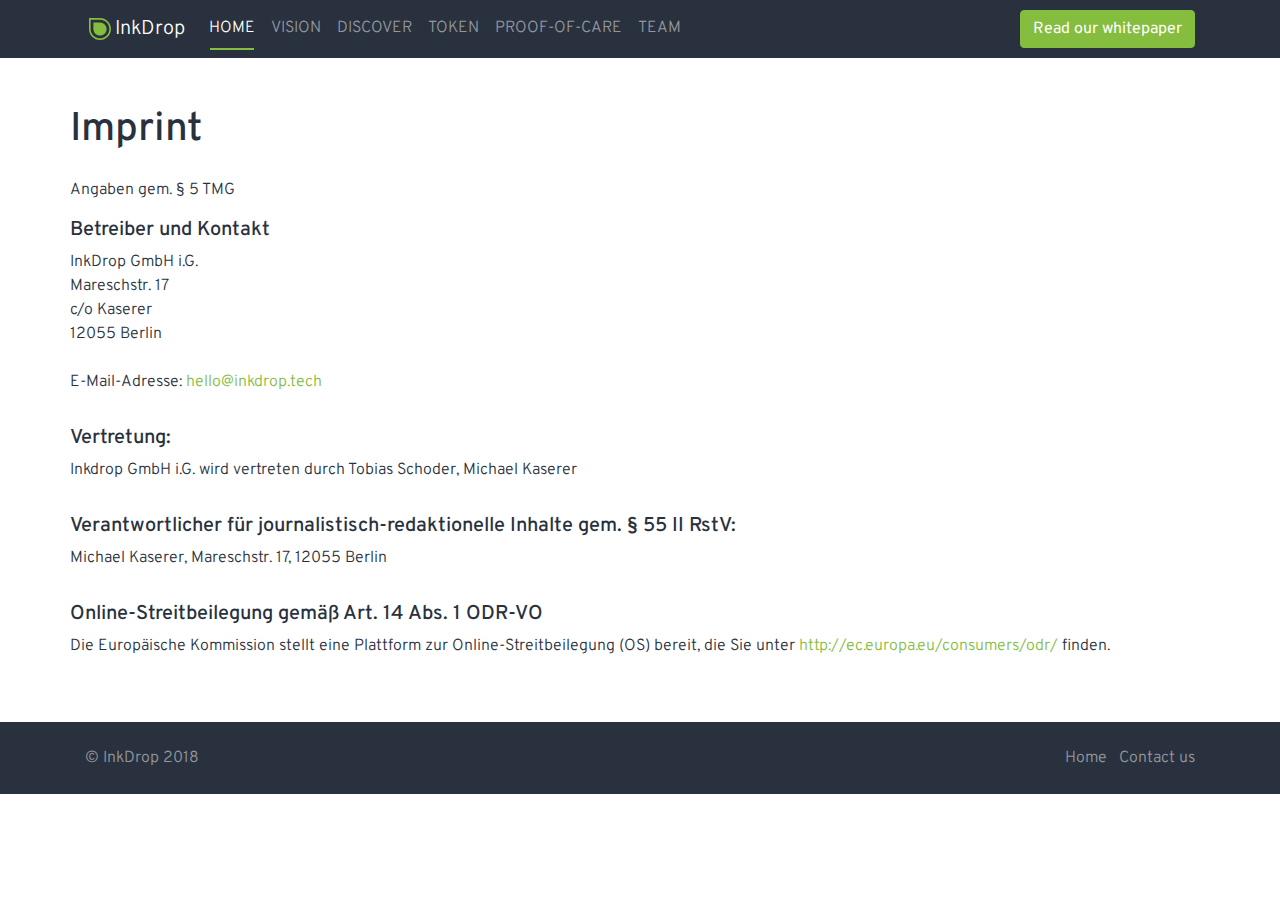
==== imprint.html @ 6acefe78 "Imprint added" ====
<!doctype html>
<html lang="en">

<head>
    <!-- Required meta tags -->
    <meta charset="utf-8">
    <meta name="viewport" content="width=device-width, initial-scale=1, shrink-to-fit=no">
    <meta name="description" content="Microblogging done right with blockchain technology">
    <meta name="author" content="InkDrop">
    <link rel="icon" type="image/svg+xml" href="icons/inkdrop_logo.svg">
    <link rel="apple-touch-icon" sizes="180x180" href="favicons/apple-touch-icon.png">
    <link rel="icon" type="image/png" sizes="32x32" href="favicons/favicon-32x32.png">
    <link rel="icon" type="image/png" sizes="16x16" href="favicons/favicon-16x16.png">
    <link rel="manifest" href="favicons/site.webmanifest">
    <link rel="mask-icon" href="favicons/safari-pinned-tab.svg" color="#85bd3e">
    <meta name="msapplication-TileColor" content="#29313e">
    <meta name="theme-color" content="#29313e">

    <!-- Bootstrap CSS -->
    <link rel="stylesheet" href="https://maxcdn.bootstrapcdn.com/bootstrap/4.0.0/css/bootstrap.min.css" integrity="sha384-Gn5384xqQ1aoWXA+058RXPxPg6fy4IWvTNh0E263XmFcJlSAwiGgFAW/dAiS6JXm" crossorigin="anonymous">
    <link href='https://fonts.googleapis.com/css?family=Overpass:200,300,400,600' rel='stylesheet'>
    <link rel="stylesheet" href="css/main.css">

    <title>InkDrop - Microblogging done right.</title>
</head>

<body>
    <div class="bg-dark">
        <div class="container container-fluid">
            <nav class="navbar navbar-expand-md navbar-dark bg-dark">
                <a class="navbar-brand" href="/"><img src="icons/inkdrop_logo.svg" width="30" height="30" class="d-inline-block align-top py-1" alt="InkDrop Logo">InkDrop</a>
                <button class="navbar-toggler" type="button" data-toggle="collapse" data-target="#navbarsExampleDefault" aria-controls="navbarsExampleDefault" aria-expanded="false" aria-label="Toggle navigation">
                    <span class="navbar-toggler-icon"></span>
                </button>

                <div class="collapse navbar-collapse" id="navbarsExampleDefault">
                    <ul class="navbar-nav mr-auto">
                        <li class="nav-item active">
                            <a class="nav-link" href="/">HOME <span class="sr-only">(current)</span></a>
                        </li>
                        <li class="nav-item">
                            <a class="nav-link" href="/#section-inkdrop">VISION</a>
                        </li>
                        <li class="nav-item">
                            <a class="nav-link" href="/#section-social">DISCOVER</a>
                        </li>
                        <li class="nav-item">
                            <a class="nav-link" href="/#section-coins">TOKEN</a>
                        </li>
                        <li class="nav-item">
                            <a class="nav-link" href="/#section-poc">PROOF-OF-CARE</a>
                        </li>
                        <li class="nav-item">
                            <a class="nav-link" href="/#section-team">TEAM</a>
                        </li>
                    </ul>
                    <a class="btn btn-green whitepaper-link" href="pdfs/InkDrop_Whitepaper_v1.pdf">Read our whitepaper</a>
                </div>
            </nav>
        </div>
    </div>

    <main role="main">

        <div class="container">
            <div id="imprint" class="row py-5">
                <h1>Imprint</h1>
                <div class="pt-3">
                    <p>Angaben gem. § 5 TMG</p>
                    <h5>Betreiber und Kontakt</h5>
                    <p>
                        InkDrop GmbH i.G.<br/> Mareschstr. 17 <br /> c/o Kaserer<br />12055 Berlin<br /><br /> E-Mail-Adresse: <a href="&#x6d;&#97;&#105;&#108;&#x74;&#x6f;&#58;&#104;&#x65;&#x6c;&#x6c;&#x6f;&#64;&#105;&#x6e;&#107;&#x64;&#114;&#x6f;&#x70;&#x2e;&#x74;&#x65;&#99;&#104;">&#104;&#x65;&#x6c;&#x6c;&#x6f;&#64;&#105;&#x6e;&#107;&#x64;&#114;&#x6f;&#x70;&#x2e;&#x74;&#x65;&#99;&#104;</a>
                    </p>
                    <h5 class="pt-3">Vertretung:</h5>
                    <p>Inkdrop GmbH i.G. wird vertreten durch Tobias Schoder, Michael Kaserer</p>

                    <h5 class="pt-3">Verantwortlicher für journalistisch-redaktionelle Inhalte gem. § 55 II RstV:</h5>
                    <p>
                        Michael Kaserer, Mareschstr. 17, 12055 Berlin
                    </p>
                    <h5 class="pt-3">Online-Streitbeilegung gemäß Art. 14 Abs. 1 ODR-VO</h5>
                    <p>Die Europäische Kommission stellt eine Plattform zur Online-Streitbeilegung (OS) bereit, die Sie unter <a href='http://ec.europa.eu/consumers/odr/'>http://ec.europa.eu/consumers/odr/</a> finden.
                    </p>
                </div>
            </div>

        </div>
    </main>

    <footer class="py-4">
        <div class="container">
            <div class="row justify-content-between">
                <div class="col">
                    <!--                    <img src="icons/inkdrop_logo.svg" width="20" height="20" class="d-inline-block align-top" alt="InkDrop Logo">-->
                    &copy; InkDrop 2018
                </div>
                <div class="col text-right">
                    <ul class="list-inline">
                        <li class="list-inline-item"><a href="/">Home</a></li>
                        <li class="list-inline-item">
                            <a href="&#x6d;&#97;&#105;&#108;&#x74;&#x6f;&#58;&#104;&#x65;&#x6c;&#x6c;&#x6f;&#64;&#105;&#x6e;&#107;&#x64;&#114;&#x6f;&#x70;&#x2e;&#x74;&#x65;&#99;&#104;">Contact us</a>
                        </li>
                    </ul>
                </div>

                <!--                <div class="col-sm-4">Social Media Logos</div>-->
            </div>
        </div>
    </footer>

    <!-- Optional JavaScript -->
    <!-- jQuery first, then Popper.js, then Bootstrap JS -->
    <script src="https://code.jquery.com/jquery-3.3.1.min.js" integrity="sha256-FgpCb/KJQlLNfOu91ta32o/NMZxltwRo8QtmkMRdAu8=" crossorigin="anonymous"></script>
    <!--    <script src="https://cdnjs.cloudflare.com/ajax/libs/popper.js/1.12.9/umd/popper.min.js" integrity="sha384-ApNbgh9B+Y1QKtv3Rn7W3mgPxhU9K/ScQsAP7hUibX39j7fakFPskvXusvfa0b4Q" crossorigin="anonymous"></script>-->
    <script src="https://maxcdn.bootstrapcdn.com/bootstrap/4.0.0/js/bootstrap.min.js" integrity="sha384-JZR6Spejh4U02d8jOt6vLEHfe/JQGiRRSQQxSfFWpi1MquVdAyjUar5+76PVCmYl" crossorigin="anonymous"></script>
    <script src="scripts/app.js" type="text/javascript"></script>

    <!-- Global site tag (gtag.js) - Google Analytics -->
    <script async src="https://www.googletagmanager.com/gtag/js?id=UA-113478171-1"></script>
    <script>
        window.dataLayer = window.dataLayer || [];

        function gtag() {
            dataLayer.push(arguments);
        }
        gtag('js', new Date());
        gtag('config', 'UA-113478171-1');
    </script>
</body>

</html>
---- css/main.css ----
:root {
    --dark: #29313e;
    --green: #85bd3e;
    --green-dark: #73a336;
    --white: #ffffff;
    --dark-light: #f0f0f0;
    --success: var(--green);

}

body {
    font-family: "Overpass", "Helvetica Neue", Arial, sans-serif;
    -moz-osx-font-smoothing: grayscale;
    -webkit-font-smoothing: antialiased;
    color: var(--dark);
    font-weight: 300;
}

a {
    color: var(--green);
}

a:hover {
    color: var(--green-dark);
}

.font-green {
    color: var(--green);
}

.font-white {
    color: var(--white);
}

.bg-dark {
    background-color: var(--dark) !important;
}

.bg-dark-light {
    background-color: var(--dark-light) !important;
}

.navbar {
    padding: .5rem 0;
}

@media (min-width: 576px) {
    .navbar .nav-item.active:after {
        content: "";
        display: block;
        margin: 0 auto;
        width: 70%;
        border-bottom: .15rem solid var(--green);
    }
}


.jumbotron {
    color: var(--white);
    border-radius: 0;
    padding: 0;
    margin: 0;
}

.jumbotron .heading {
    font-size: 3.5rem;
    font-weight: 600;
}


.jumbotron .lead {
    font-size: 2rem;
    font-weight: 200;
    line-height: 1.2;
}

.jumbotron-icon {
    margin-bottom: -5.6rem;
    max-height: 400px;
}

#scroller {
    /*    margin-top: -4.6rem;*/
}

#scroller a {
    color: var(--white);
}


#scroller a:hover {
    color: var(--white);
    text-decoration: none;
    opacity: 0.8;
}

#scroller a div {
    width: 2rem;
    height: 3.1rem;
    border: 2px solid #fff;
    border-radius: 50px;
    position: relative;
    left: 50%;
    margin-left: -15px;
    top: 0px;
}

#scroller a div::before {
    position: absolute;
    top: 10px;
    left: 50%;
    content: '';
    width: 6px;
    height: 6px;
    margin-left: -3px;
    background-color: #fff;
    border-radius: 100%;
    -webkit-animation: sdb10 2s infinite;
    animation: sdb10 2s infinite;
    box-sizing: border-box;
}

@-webkit-keyframes sdb10 {
    0% {
        -webkit-transform: translate(0, 0);
        opacity: 0;
    }
    40% {
        opacity: 1;
    }
    80% {
        -webkit-transform: translate(0, 20px);
        opacity: 0;
    }
    100% {
        opacity: 0;
    }
}

@keyframes sdb10 {
    0% {
        transform: translate(0, 0);
        opacity: 0;
    }
    40% {
        opacity: 1;
    }
    80% {
        transform: translate(0, 20px);
        opacity: 0;
    }
    100% {
        opacity: 0;
    }
}

.section-heading {
    font-size: 2rem;
    font-weight: 300;
}

.section-subheading {
    font-size: 1.2rem;
    font-weight: 300;
}

.section-text {
    font-size: 1rem;
    font-weight: 300;
}

.carousel-control-next,
.carousel-control-prev {
    width: 10%;
}

.carousel-inner {
    width: 80%;
}

.carousel-indicators li {
    position: relative;
    -webkit-box-flex: 0;
    -ms-flex: 0 1 auto;
    flex: 0 1 auto;
    width: 10px;
    height: 10px;
    border-radius: 10px;
    margin-right: 3px;
    margin-left: 3px;
    text-indent: -999px;
    background-color: var(--dark);
    border: 1.5px solid var(--white);
}

footer {
    background-color: var(--dark) !important;
    color: rgba(255, 255, 255, .5);
}

footer a {
    color: rgba(255, 255, 255, .5);
}

footer a:hover {
    color: rgba(255, 255, 255, .75);
    text-decoration: none;
}

footer .list-inline {
    margin-bottom: 0px !important;
}

.btn-green {
    color: #fff;
    background-color: var(--green);
    border-color: var(--green);
}


.btn-green:hover {
    color: #fff;
    background-color: var(--green-dark);
    border-color: #6a9731;
}

.btn-green:focus,
.btn-green.focus {
    box-shadow: 0 0 0 0.2rem rgba(133, 189, 62, 0.5);
}

.btn-green.disabled,
.btn-green:disabled {
    color: #fff;
    background-color: var(--green-dark);
    border-color: var(--green-dark);
}
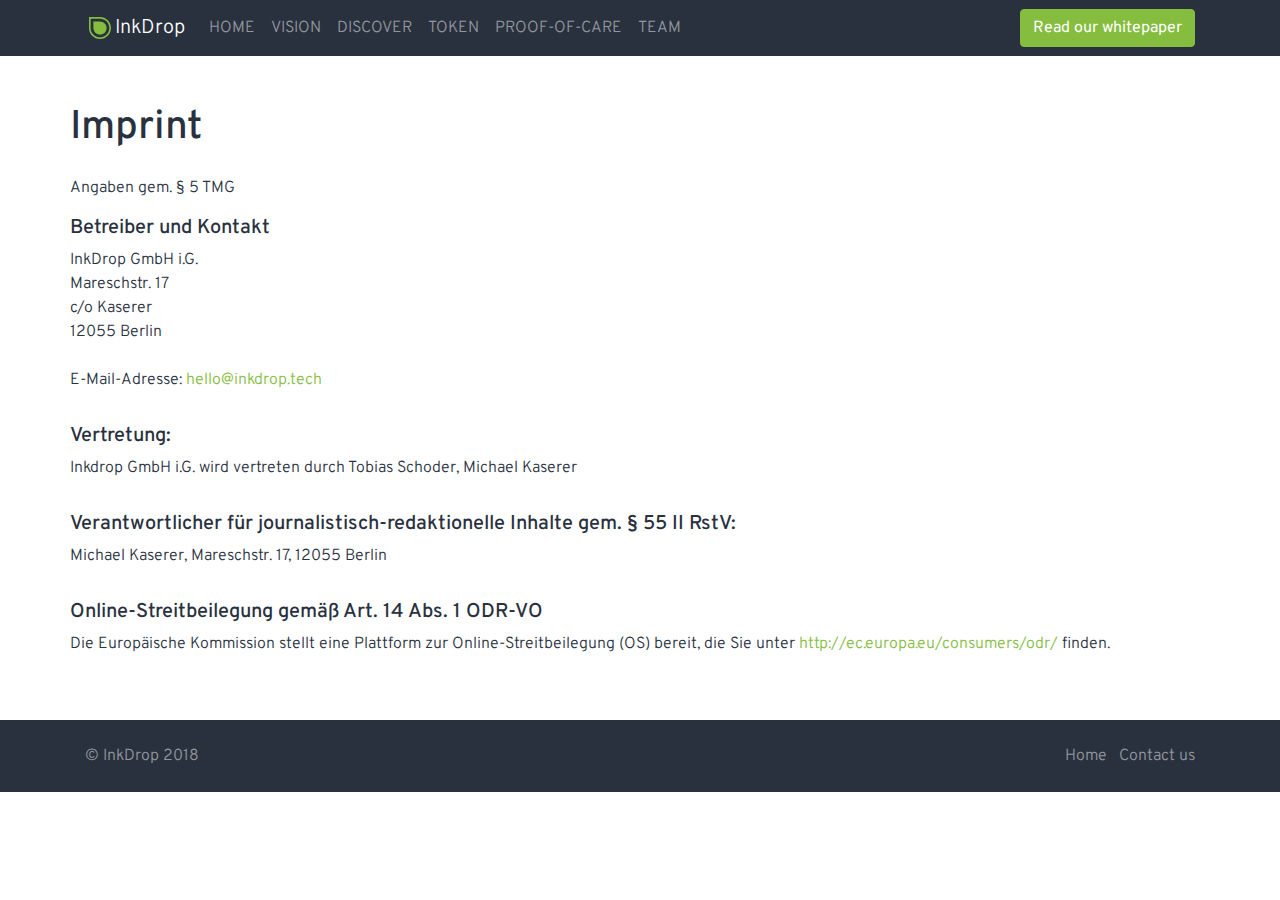
==== commit 5005e8cd: "Active menu fixed" ====
--- a/imprint.html
+++ b/imprint.html
@@ -35,8 +35,8 @@
 
                 <div class="collapse navbar-collapse" id="navbarsExampleDefault">
                     <ul class="navbar-nav mr-auto">
-                        <li class="nav-item active">
-                            <a class="nav-link" href="/">HOME <span class="sr-only">(current)</span></a>
+                        <li class="nav-item">
+                            <a class="nav-link" href="/">HOME</a>
                         </li>
                         <li class="nav-item">
                             <a class="nav-link" href="/#section-inkdrop">VISION</a>
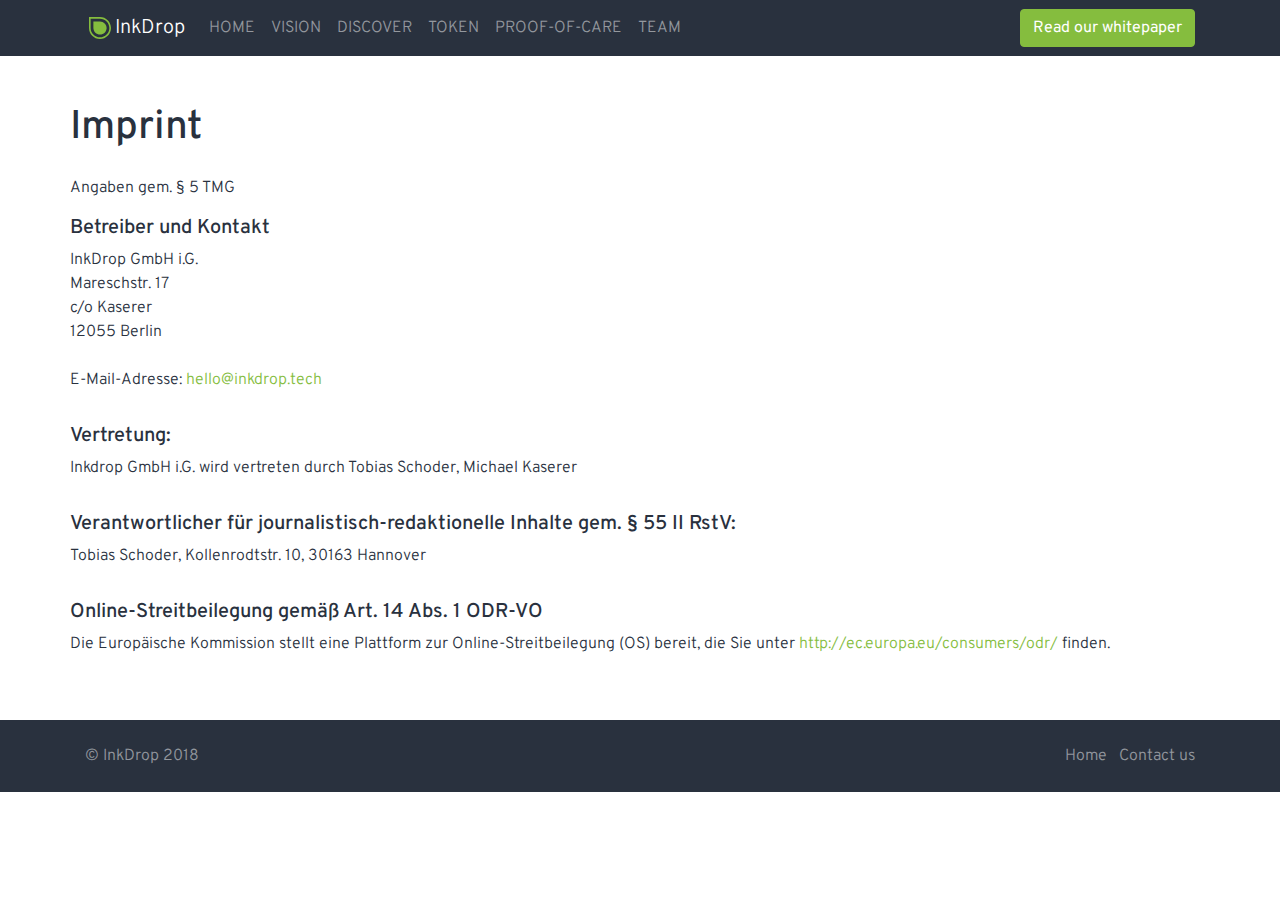
==== commit 3a71a0fc: "New whitepaper version and gtag event fix" ====
--- a/imprint.html
+++ b/imprint.html
@@ -76,7 +76,7 @@
 
                     <h5 class="pt-3">Verantwortlicher für journalistisch-redaktionelle Inhalte gem. § 55 II RstV:</h5>
                     <p>
-                        Michael Kaserer, Mareschstr. 17, 12055 Berlin
+                        Tobias Schoder, Kollenrodtstr. 10, 30163 Hannover
                     </p>
                     <h5 class="pt-3">Online-Streitbeilegung gemäß Art. 14 Abs. 1 ODR-VO</h5>
                     <p>Die Europäische Kommission stellt eine Plattform zur Online-Streitbeilegung (OS) bereit, die Sie unter <a href='http://ec.europa.eu/consumers/odr/'>http://ec.europa.eu/consumers/odr/</a> finden.
@@ -125,6 +125,7 @@
         }
         gtag('js', new Date());
         gtag('config', 'UA-113478171-1');
+
     </script>
 </body>
 
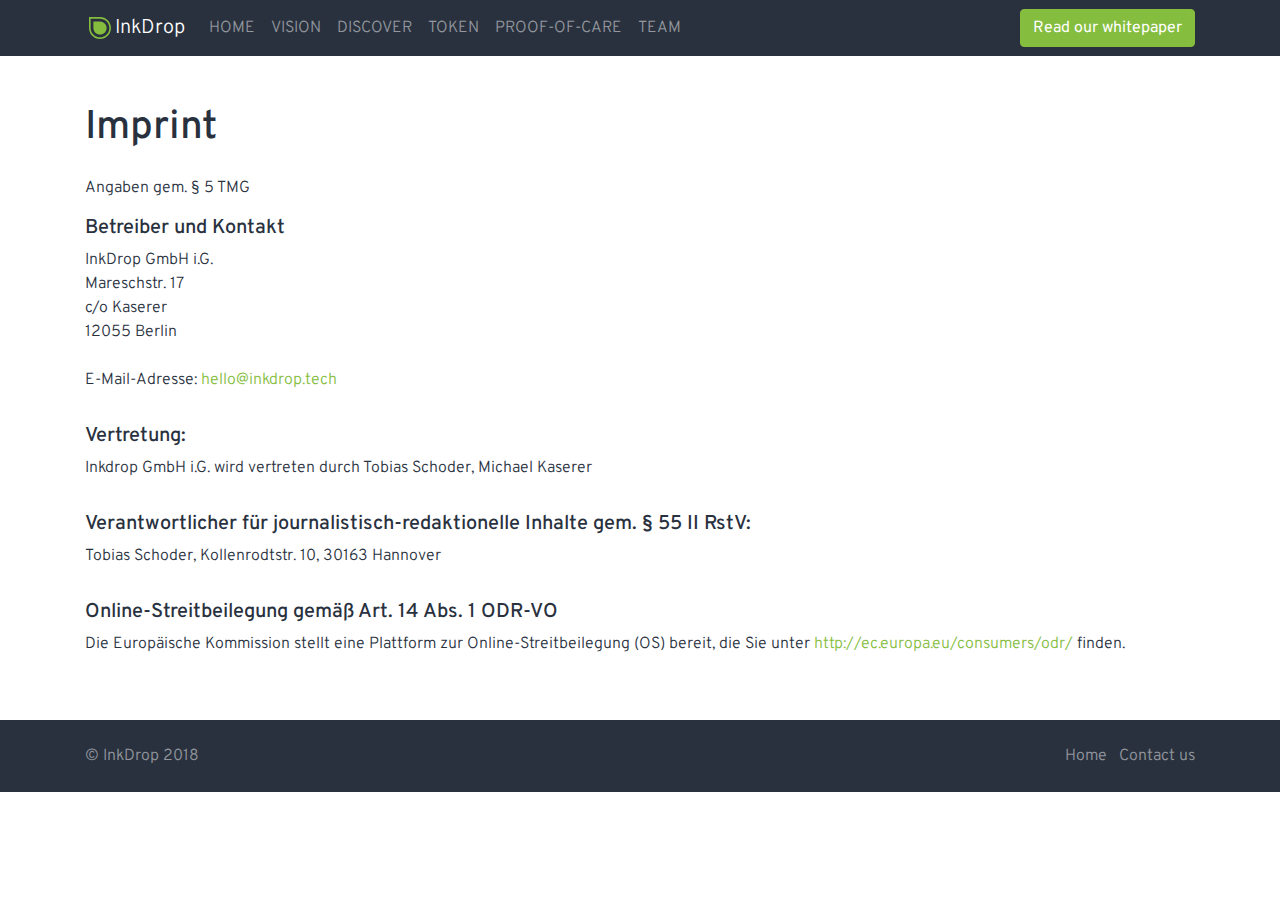
==== commit c4803b48: "Imprint responsive fix" ====
--- a/imprint.html
+++ b/imprint.html
@@ -64,23 +64,25 @@
 
         <div class="container">
             <div id="imprint" class="row py-5">
-                <h1>Imprint</h1>
-                <div class="pt-3">
-                    <p>Angaben gem. § 5 TMG</p>
-                    <h5>Betreiber und Kontakt</h5>
-                    <p>
-                        InkDrop GmbH i.G.<br/> Mareschstr. 17 <br /> c/o Kaserer<br />12055 Berlin<br /><br /> E-Mail-Adresse: <a href="&#x6d;&#97;&#105;&#108;&#x74;&#x6f;&#58;&#104;&#x65;&#x6c;&#x6c;&#x6f;&#64;&#105;&#x6e;&#107;&#x64;&#114;&#x6f;&#x70;&#x2e;&#x74;&#x65;&#99;&#104;">&#104;&#x65;&#x6c;&#x6c;&#x6f;&#64;&#105;&#x6e;&#107;&#x64;&#114;&#x6f;&#x70;&#x2e;&#x74;&#x65;&#99;&#104;</a>
-                    </p>
-                    <h5 class="pt-3">Vertretung:</h5>
-                    <p>Inkdrop GmbH i.G. wird vertreten durch Tobias Schoder, Michael Kaserer</p>
+                <div class="col-sm">
+                    <h1>Imprint</h1>
+                    <div class="pt-3">
+                        <p>Angaben gem. § 5 TMG</p>
+                        <h5>Betreiber und Kontakt</h5>
+                        <p>
+                            InkDrop GmbH i.G.<br/> Mareschstr. 17 <br /> c/o Kaserer<br />12055 Berlin<br /><br /> E-Mail-Adresse: <a href="&#x6d;&#97;&#105;&#108;&#x74;&#x6f;&#58;&#104;&#x65;&#x6c;&#x6c;&#x6f;&#64;&#105;&#x6e;&#107;&#x64;&#114;&#x6f;&#x70;&#x2e;&#x74;&#x65;&#99;&#104;">&#104;&#x65;&#x6c;&#x6c;&#x6f;&#64;&#105;&#x6e;&#107;&#x64;&#114;&#x6f;&#x70;&#x2e;&#x74;&#x65;&#99;&#104;</a>
+                        </p>
+                        <h5 class="pt-3">Vertretung:</h5>
+                        <p>Inkdrop GmbH i.G. wird vertreten durch Tobias Schoder, Michael Kaserer</p>
 
-                    <h5 class="pt-3">Verantwortlicher für journalistisch-redaktionelle Inhalte gem. § 55 II RstV:</h5>
-                    <p>
-                        Tobias Schoder, Kollenrodtstr. 10, 30163 Hannover
-                    </p>
-                    <h5 class="pt-3">Online-Streitbeilegung gemäß Art. 14 Abs. 1 ODR-VO</h5>
-                    <p>Die Europäische Kommission stellt eine Plattform zur Online-Streitbeilegung (OS) bereit, die Sie unter <a href='http://ec.europa.eu/consumers/odr/'>http://ec.europa.eu/consumers/odr/</a> finden.
-                    </p>
+                        <h5 class="pt-3">Verantwortlicher für journalistisch-redaktionelle Inhalte gem. § 55 II RstV:</h5>
+                        <p>
+                            Tobias Schoder, Kollenrodtstr. 10, 30163 Hannover
+                        </p>
+                        <h5 class="pt-3">Online-Streitbeilegung gemäß Art. 14 Abs. 1 ODR-VO</h5>
+                        <p>Die Europäische Kommission stellt eine Plattform zur Online-Streitbeilegung (OS) bereit, die Sie unter <a href='http://ec.europa.eu/consumers/odr/'>http://ec.europa.eu/consumers/odr/</a> finden.
+                        </p>
+                    </div>
                 </div>
             </div>
 
@@ -125,7 +127,6 @@
         }
         gtag('js', new Date());
         gtag('config', 'UA-113478171-1');
-
     </script>
 </body>
 
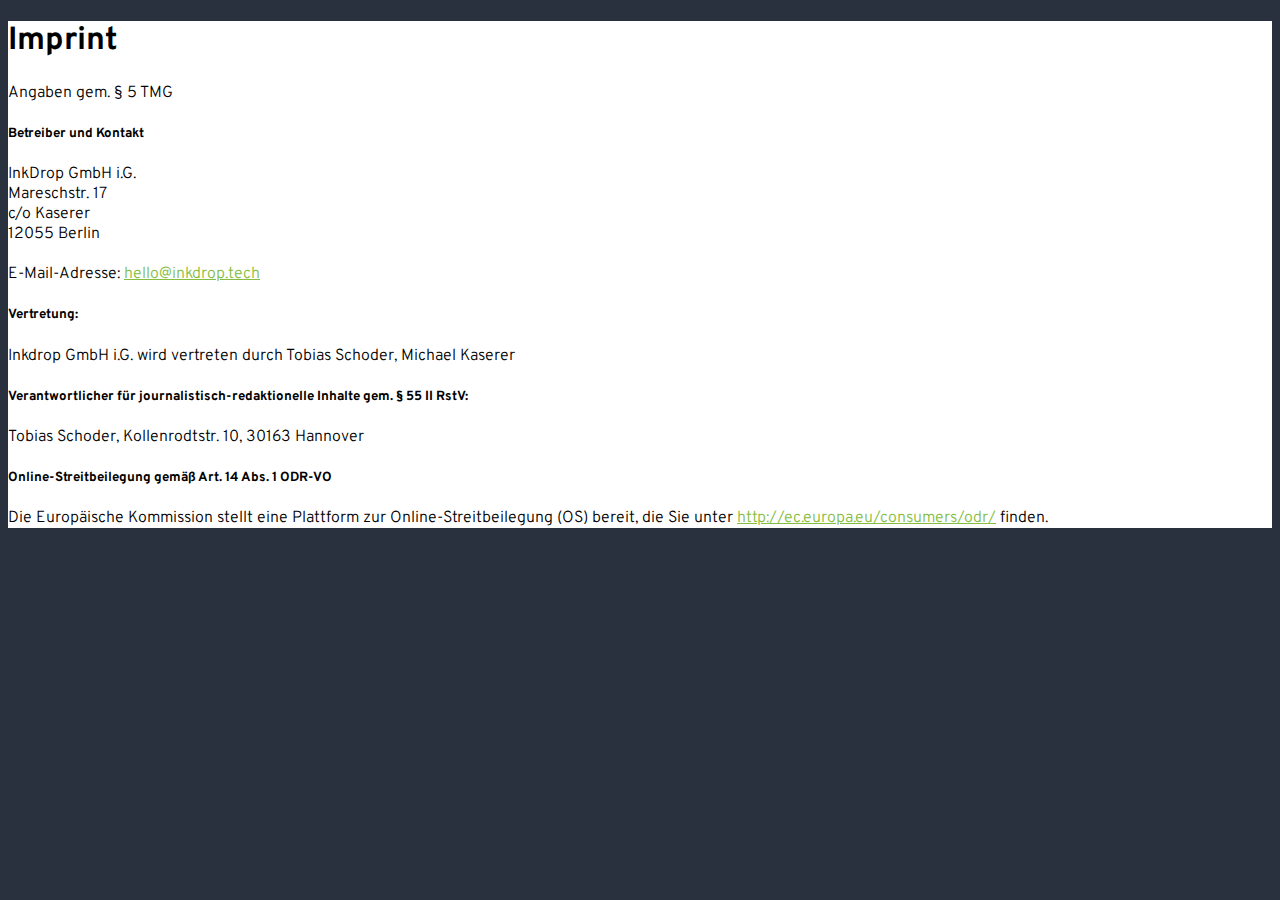
==== commit 7d8d144f: "Roadmap done." ====
--- a/imprint.html
+++ b/imprint.html
@@ -1,4 +1,5 @@
-<!doctype html>
+<!DOCTYPE html>
+
 <html lang="en">
 
 <head>
@@ -7,7 +8,7 @@
     <meta name="viewport" content="width=device-width, initial-scale=1, shrink-to-fit=no">
     <meta name="description" content="Microblogging done right with blockchain technology">
     <meta name="author" content="InkDrop">
-    <link rel="icon" type="image/svg+xml" href="icons/inkdrop_logo.svg">
+    <link rel="icon" type="image/svg+xml" href="favicons/inkdrop_logo.svg">
     <link rel="apple-touch-icon" sizes="180x180" href="favicons/apple-touch-icon.png">
     <link rel="icon" type="image/png" sizes="32x32" href="favicons/favicon-32x32.png">
     <link rel="icon" type="image/png" sizes="16x16" href="favicons/favicon-16x16.png">
@@ -16,71 +17,49 @@
     <meta name="msapplication-TileColor" content="#29313e">
     <meta name="theme-color" content="#29313e">
 
-    <!-- Bootstrap CSS -->
-    <link rel="stylesheet" href="https://maxcdn.bootstrapcdn.com/bootstrap/4.0.0/css/bootstrap.min.css" integrity="sha384-Gn5384xqQ1aoWXA+058RXPxPg6fy4IWvTNh0E263XmFcJlSAwiGgFAW/dAiS6JXm" crossorigin="anonymous">
-    <link href='https://fonts.googleapis.com/css?family=Overpass:200,300,400,600' rel='stylesheet'>
-    <link rel="stylesheet" href="css/main.css">
+    <title>InkDrop - Microblogging done right.</title>
 
-    <title>InkDrop - Microblogging done right.</title>
+    <!-- <link href="https://fonts.googleapis.com/css?family=Signika:300,400" rel="stylesheet"> -->
+    <link href="https://fonts.googleapis.com/css?family=Overpass:200,300,400,600,700" rel="stylesheet">
+    <link rel="stylesheet" href="https://use.fontawesome.com/releases/v5.1.0/css/all.css" integrity="sha384-lKuwvrZot6UHsBSfcMvOkWwlCMgc0TaWr+30HWe3a4ltaBwTZhyTEggF5tJv8tbt"
+        crossorigin="anonymous">
+    <link rel="stylesheet" href="https://stackpath.bootstrapcdn.com/bootstrap/4.1.1/css/bootstrap.min.css" integrity="sha384-WskhaSGFgHYWDcbwN70/dfYBj47jz9qbsMId/iRN3ewGhXQFZCSftd1LZCfmhktB"
+        crossorigin="anonymous">
+    <link rel="stylesheet" type="text/css" href="css/style.css">
+
 </head>
 
 <body>
-    <div class="bg-dark">
-        <div class="container container-fluid">
-            <nav class="navbar navbar-expand-md navbar-dark bg-dark">
-                <a class="navbar-brand" href="/"><img src="icons/inkdrop_logo.svg" width="30" height="30" class="d-inline-block align-top py-1" alt="InkDrop Logo">InkDrop</a>
-                <button class="navbar-toggler" type="button" data-toggle="collapse" data-target="#navbarsExampleDefault" aria-controls="navbarsExampleDefault" aria-expanded="false" aria-label="Toggle navigation">
-                    <span class="navbar-toggler-icon"></span>
-                </button>
 
-                <div class="collapse navbar-collapse" id="navbarsExampleDefault">
-                    <ul class="navbar-nav mr-auto">
-                        <li class="nav-item">
-                            <a class="nav-link" href="/">HOME</a>
-                        </li>
-                        <li class="nav-item">
-                            <a class="nav-link" href="/#section-inkdrop">VISION</a>
-                        </li>
-                        <li class="nav-item">
-                            <a class="nav-link" href="/#section-social">DISCOVER</a>
-                        </li>
-                        <li class="nav-item">
-                            <a class="nav-link" href="/#section-coins">TOKEN</a>
-                        </li>
-                        <li class="nav-item">
-                            <a class="nav-link" href="/#section-poc">PROOF-OF-CARE</a>
-                        </li>
-                        <li class="nav-item">
-                            <a class="nav-link" href="/#section-team">TEAM</a>
-                        </li>
-                    </ul>
-                    <a class="btn btn-green whitepaper-link" href="pdfs/InkDrop_Whitepaper_v1.pdf">Read our whitepaper</a>
-                </div>
-            </nav>
-        </div>
-    </div>
+    <main role="main" id="imprint">
 
-    <main role="main">
-
-        <div class="container">
-            <div id="imprint" class="row py-5">
-                <div class="col-sm">
+        <div class="container ">
+            <div id=" " class="row py-5 ">
+                <div class="col-sm ">
                     <h1>Imprint</h1>
-                    <div class="pt-3">
+                    <div class="pt-3 ">
                         <p>Angaben gem. § 5 TMG</p>
                         <h5>Betreiber und Kontakt</h5>
                         <p>
-                            InkDrop GmbH i.G.<br/> Mareschstr. 17 <br /> c/o Kaserer<br />12055 Berlin<br /><br /> E-Mail-Adresse: <a href="&#x6d;&#97;&#105;&#108;&#x74;&#x6f;&#58;&#104;&#x65;&#x6c;&#x6c;&#x6f;&#64;&#105;&#x6e;&#107;&#x64;&#114;&#x6f;&#x70;&#x2e;&#x74;&#x65;&#99;&#104;">&#104;&#x65;&#x6c;&#x6c;&#x6f;&#64;&#105;&#x6e;&#107;&#x64;&#114;&#x6f;&#x70;&#x2e;&#x74;&#x65;&#99;&#104;</a>
+                            InkDrop GmbH i.G.
+                            <br/> Mareschstr. 17
+                            <br /> c/o Kaserer
+                            <br />12055 Berlin
+                            <br />
+                            <br /> E-Mail-Adresse:
+                            <a class="text-green" href="&#x6d;&#97;&#105;&#108;&#x74;&#x6f;&#58;&#104;&#x65;&#x6c;&#x6c;&#x6f;&#64;&#105;&#x6e;&#107;&#x64;&#114;&#x6f;&#x70;&#x2e;&#x74;&#x65;&#99;&#104; ">&#104;&#x65;&#x6c;&#x6c;&#x6f;&#64;&#105;&#x6e;&#107;&#x64;&#114;&#x6f;&#x70;&#x2e;&#x74;&#x65;&#99;&#104;</a>
                         </p>
-                        <h5 class="pt-3">Vertretung:</h5>
+                        <h5 class="pt-3 ">Vertretung:</h5>
                         <p>Inkdrop GmbH i.G. wird vertreten durch Tobias Schoder, Michael Kaserer</p>
 
-                        <h5 class="pt-3">Verantwortlicher für journalistisch-redaktionelle Inhalte gem. § 55 II RstV:</h5>
+                        <h5 class="pt-3 ">Verantwortlicher für journalistisch-redaktionelle Inhalte gem. § 55 II RstV:</h5>
                         <p>
                             Tobias Schoder, Kollenrodtstr. 10, 30163 Hannover
                         </p>
-                        <h5 class="pt-3">Online-Streitbeilegung gemäß Art. 14 Abs. 1 ODR-VO</h5>
-                        <p>Die Europäische Kommission stellt eine Plattform zur Online-Streitbeilegung (OS) bereit, die Sie unter <a href='http://ec.europa.eu/consumers/odr/'>http://ec.europa.eu/consumers/odr/</a> finden.
+                        <h5 class="pt-3 ">Online-Streitbeilegung gemäß Art. 14 Abs. 1 ODR-VO</h5>
+                        <p>Die Europäische Kommission stellt eine Plattform zur Online-Streitbeilegung (OS) bereit, die Sie
+                            unter
+                            <a href='http://ec.europa.eu/consumers/odr/' class="text-green">http://ec.europa.eu/consumers/odr/</a> finden.
                         </p>
                     </div>
                 </div>
@@ -89,36 +68,18 @@
         </div>
     </main>
 
-    <footer class="py-4">
-        <div class="container">
-            <div class="row justify-content-between">
-                <div class="col">
-                    <!--                    <img src="icons/inkdrop_logo.svg" width="20" height="20" class="d-inline-block align-top" alt="InkDrop Logo">-->
-                    &copy; InkDrop 2018
-                </div>
-                <div class="col text-right">
-                    <ul class="list-inline">
-                        <li class="list-inline-item"><a href="/">Home</a></li>
-                        <li class="list-inline-item">
-                            <a href="&#x6d;&#97;&#105;&#108;&#x74;&#x6f;&#58;&#104;&#x65;&#x6c;&#x6c;&#x6f;&#64;&#105;&#x6e;&#107;&#x64;&#114;&#x6f;&#x70;&#x2e;&#x74;&#x65;&#99;&#104;">Contact us</a>
-                        </li>
-                    </ul>
-                </div>
-
-                <!--                <div class="col-sm-4">Social Media Logos</div>-->
-            </div>
-        </div>
-    </footer>
-
     <!-- Optional JavaScript -->
     <!-- jQuery first, then Popper.js, then Bootstrap JS -->
-    <script src="https://code.jquery.com/jquery-3.3.1.min.js" integrity="sha256-FgpCb/KJQlLNfOu91ta32o/NMZxltwRo8QtmkMRdAu8=" crossorigin="anonymous"></script>
-    <!--    <script src="https://cdnjs.cloudflare.com/ajax/libs/popper.js/1.12.9/umd/popper.min.js" integrity="sha384-ApNbgh9B+Y1QKtv3Rn7W3mgPxhU9K/ScQsAP7hUibX39j7fakFPskvXusvfa0b4Q" crossorigin="anonymous"></script>-->
-    <script src="https://maxcdn.bootstrapcdn.com/bootstrap/4.0.0/js/bootstrap.min.js" integrity="sha384-JZR6Spejh4U02d8jOt6vLEHfe/JQGiRRSQQxSfFWpi1MquVdAyjUar5+76PVCmYl" crossorigin="anonymous"></script>
-    <script src="scripts/app.js" type="text/javascript"></script>
+    <script src="https://code.jquery.com/jquery-3.3.1.min.js " integrity="sha256-FgpCb/KJQlLNfOu91ta32o/NMZxltwRo8QtmkMRdAu8="
+        crossorigin=" anonymous "></script>
+    <!--    <script src="https://cdnjs.cloudflare.com/ajax/libs/popper.js/1.12.9/umd/popper.min.js " integrity="sha384-ApNbgh9B+Y1QKtv3Rn7W3mgPxhU9K/ScQsAP7hUibX39j7fakFPskvXusvfa0b4Q
+        " crossorigin="anonymous "></script>-->
+    <script src="https://maxcdn.bootstrapcdn.com/bootstrap/4.0.0/js/bootstrap.min.js " integrity="sha384-JZR6Spejh4U02d8jOt6vLEHfe/JQGiRRSQQxSfFWpi1MquVdAyjUar5+76PVCmYl "
+        crossorigin="anonymous "></script>
+    <script src="scripts/app.js " type="text/javascript "></script>
 
     <!-- Global site tag (gtag.js) - Google Analytics -->
-    <script async src="https://www.googletagmanager.com/gtag/js?id=UA-113478171-1"></script>
+    <script async src="https://www.googletagmanager.com/gtag/js?id=UA-113478171-1 "></script>
     <script>
         window.dataLayer = window.dataLayer || [];
 
@@ -130,4 +91,4 @@
     </script>
 </body>
 
-</html>
+</html>--- a/css/style.css
+++ b/css/style.css
@@ -0,0 +1,876 @@
+:root {
+  --dark: #29313e;
+  --green: #85bd3e;
+  --green-dark: #73a336;
+  --white: #ffffff;
+  --dark-light: #f0f0f0;
+  --success: var(--green);
+}
+
+body {
+  font-family: "Overpass", "Helvetica Neue", Arial, sans-serif;
+  -moz-osx-font-smoothing: grayscale;
+  -webkit-font-smoothing: antialiased;
+  background-color: var(--dark);
+  font-weight: 300;
+}
+
+.text-green {
+  color: var(--green) !important;
+}
+
+.text-dark {
+  color: var(--dark);
+}
+
+.timeline,
+.timeline-horizontal {
+  list-style: none;
+  padding: 20px;
+  position: relative;
+  width: 100%;
+}
+
+.timeline:before {
+  top: 40px;
+  bottom: 0;
+  position: absolute;
+  content: " ";
+  width: 3px;
+  background-color: #495057;
+  left: 50%;
+  margin-left: -1.5px;
+}
+
+.timeline .timeline-item {
+  margin-bottom: 20px;
+  position: relative;
+}
+
+.timeline .timeline-item:before,
+.timeline .timeline-item:after {
+  content: "";
+  display: table;
+}
+
+.timeline .timeline-item:after {
+  clear: both;
+}
+
+.timeline .timeline-item .timeline-badge {
+  color: #fff;
+  width: 54px;
+  height: 54px;
+  line-height: 52px;
+  font-size: 22px;
+  text-align: center;
+  position: absolute;
+  top: 18px;
+  left: 50%;
+  margin-left: -25px;
+  background-color: #7c7c7c;
+  border: 3px solid #ffffff;
+  z-index: 100;
+  border-top-right-radius: 50%;
+  border-top-left-radius: 50%;
+  border-bottom-right-radius: 50%;
+  border-bottom-left-radius: 50%;
+}
+
+.timeline .timeline-item .timeline-badge i,
+.timeline .timeline-item .timeline-badge .fa,
+.timeline .timeline-item .timeline-badge .glyphicon {
+  top: 2px;
+  left: 0px;
+}
+
+.timeline .timeline-item .timeline-badge.primary {
+  background-color: #1f9eba;
+}
+
+.timeline .timeline-item .timeline-badge.info {
+  background-color: #5bc0de;
+}
+
+.timeline .timeline-item .timeline-badge.success {
+  background-color: #59ba1f;
+}
+
+.timeline .timeline-item .timeline-badge.warning {
+  background-color: #d1bd10;
+}
+
+.timeline .timeline-item .timeline-badge.danger {
+  background-color: #ba1f1f;
+}
+
+.timeline .timeline-item .timeline-panel {
+  position: relative;
+  width: 46%;
+  float: left;
+  right: 16px;
+  border: 1px solid #c0c0c0;
+  background: #ffffff;
+  border-radius: 2px;
+  padding: 20px;
+  -webkit-box-shadow: 0 1px 6px rgba(0, 0, 0, 0.175);
+  box-shadow: 0 1px 6px rgba(0, 0, 0, 0.175);
+}
+
+.timeline .timeline-item .timeline-panel:before {
+  position: absolute;
+  top: 26px;
+  right: -16px;
+  display: inline-block;
+  border-top: 16px solid transparent;
+  border-left: 16px solid #c0c0c0;
+  border-right: 0 solid #c0c0c0;
+  border-bottom: 16px solid transparent;
+  content: " ";
+}
+
+.timeline .timeline-item .timeline-panel .timeline-title {
+  margin-top: 0;
+  color: inherit;
+}
+
+.timeline .timeline-item .timeline-panel .timeline-body > p,
+.timeline .timeline-item .timeline-panel .timeline-body > ul {
+  margin-bottom: 0;
+}
+
+.timeline .timeline-item .timeline-panel .timeline-body > p + p {
+  margin-top: 5px;
+}
+
+.timeline .timeline-item:last-child:nth-child(even) {
+  float: right;
+}
+
+.timeline .timeline-item:nth-child(even) .timeline-panel {
+  float: right;
+  left: 16px;
+}
+
+.timeline .timeline-item:nth-child(even) .timeline-panel:before {
+  border-left-width: 0;
+  border-right-width: 14px;
+  left: -14px;
+  right: auto;
+}
+
+.timeline-horizontal {
+  list-style: none;
+  position: relative;
+  padding: 20px 0px 40px 0px;
+  display: inline-block;
+}
+
+.timeline-horizontal:before {
+  height: 3px;
+  top: auto;
+  bottom: 26px;
+  left: 0px;
+  right: 0;
+  width: 100%;
+  margin-bottom: 20px;
+}
+
+.timeline-horizontal .timeline-item {
+  display: table-cell;
+  /*height: 280px;*/
+  width: 20%;
+  /*min-width: 320px;*/
+  float: none !important;
+  /* padding-left: 1.5rem; */
+  /* padding-right: 1.5rem; */
+  margin: 0 auto;
+  vertical-align: middle;
+}
+
+.timeline-horizontal .timeline-item .timeline-panel {
+  top: auto;
+  bottom: 64px;
+  display: inline-block;
+  float: none !important;
+  left: 0 !important;
+  right: 0 !important;
+  width: 100%;
+  margin-bottom: 20px;
+}
+
+.timeline-horizontal .timeline-item .timeline-panel:before {
+  top: auto;
+  bottom: -16px;
+  left: 28px !important;
+  right: auto;
+  border-right: 16px solid transparent !important;
+  border-top: 16px solid #c0c0c0 !important;
+  border-bottom: 0 solid #c0c0c0 !important;
+  border-left: 16px solid transparent !important;
+}
+
+.timeline-horizontal .timeline-item:before,
+.timeline-horizontal .timeline-item:after {
+  display: none;
+}
+
+.timeline-horizontal .timeline-item .timeline-badge {
+  top: auto;
+  bottom: 0px;
+  left: 43px;
+}
+
+.Timline-icon {
+  cursor: pointer;
+  width: 16px;
+  height: 16px;
+  background-color: #eeeeee;
+  border-radius: 99px;
+  border: 2px solid #495057;
+  margin: 0 auto;
+}
+
+.Timline-icon:hover {
+  background-color: #85bd3e !important;
+}
+
+/* Bootstrap Tooltip recoloring */
+.tooltip-inner {
+  color: #fff;
+
+  background-color: #85bd3e;
+}
+.Timline-holder {
+  position: absolute;
+  bottom: 0;
+  right: 0;
+}
+
+/* Bottom tooltip arrow */
+.tooltip.bs-tooltip-auto[x-placement^="bottom"] .arrow::before,
+.tooltip.bs-tooltip-bottom .arrow::before {
+  border-bottom-color: #85bd3e;
+}
+
+/* Top tooltip arrow */
+.tooltip.bs-tooltip-auto[x-placement^="top"] .arrow::before,
+.tooltip.bs-tooltip-top .arrow::before {
+  border-top-color: #85bd3e;
+}
+
+/* Main STYLE */
+
+.upper {
+  text-transform: uppercase;
+}
+
+.betabtn {
+  border-radius: 99px;
+  background-color: #85bd3e;
+  border: 0px;
+  color: white;
+  margin-top: 2rem;
+}
+a {
+  color: white;
+}
+a:hover {
+  color: white;
+  text-decoration: none;
+}
+.carousel-indicators li {
+  border-radius: 99px;
+  height: 15px;
+  width: 15px;
+}
+
+.inkdrop-section {
+  background: linear-gradient(0deg, rgba(41, 49, 62), rgba(41, 49, 62, 0)),
+    url(../images/inkdrop-background.jpg);
+  background-size: cover;
+  background-position: top;
+}
+.icon-drop {
+  margin-bottom: 16px;
+}
+
+.icon-title {
+  font-size: 2rem;
+  font-weight: 600;
+}
+.font-weight-hundred {
+  font-weight: 100;
+}
+.font-weight-hundred-3 {
+  font-weight: 300;
+}
+.font-weight-hundred-6 {
+  font-weight: 600;
+}
+.full-height {
+  height: 100vh;
+  min-height: 500px;
+}
+.navbar-padding {
+  padding-top: 119px;
+}
+.full-width-percent {
+  width: 100%;
+}
+.full-height-percent {
+  height: 100%;
+}
+.eighty-height-percent {
+  height: 80%;
+}
+.font-size-2rem {
+  font-size: 2rem;
+}
+.font-size-3rem {
+  font-size: 3rem;
+}
+.inkdrop-platform-background {
+  background: url(../images/inkdrop-platform.jpg);
+  background-size: contain;
+}
+.micro-beyond-twitter {
+  position: absolute;
+  bottom: 20%;
+  left: 55%;
+}
+/* .scroll-icon {
+  background: url(https://www.nxworld.net/example/css-scroll-down-button/bg10.jpg)
+    center center / cover no-repeat;
+} */
+.carousel-gray-box {
+  background-color: #8999b6;
+  width: 184px;
+  height: 184px;
+  border-radius: 40px;
+}
+.rethinking-section-background {
+  background: linear-gradient(0deg, rgb(41, 49, 62), rgba(41, 49, 62, 0.45)),
+    url(../images/rethinking-background.jpg);
+  background-size: cover;
+  /* padding-top: 750px; */
+  /* padding-bottom: 400px; */
+  /* margin-top: -250px; */
+}
+.get-involved-section {
+  background: linear-gradient(0deg, rgb(41, 49, 62), rgba(41, 49, 62, 0.4)),
+    url(../images/get-involved-background.jpg);
+  background-size: cover;
+}
+.sub-btn {
+  border-radius: 99px;
+  border-color: #85bd3e;
+  background-color: #85bd3e;
+  padding-left: 2rem;
+  padding-right: 2rem;
+  color: white;
+}
+.join-the-movement-section,
+#roadmap,
+#imprint {
+  background-color: white;
+}
+
+.z-index-999 {
+  z-index: 999;
+}
+
+.inkdrop-platform-title {
+  padding-top: 14rem;
+  padding-bottom: 6rem;
+}
+.email-input {
+  border: 0px;
+  border-radius: 99px;
+  background-color: #ffffff;
+}
+.email-input-gray {
+  border: 0px;
+  border-radius: 99px;
+  background-color: #dee2e6;
+  padding: 0.5rem;
+  padding-left: 1rem;
+  padding-right: 1rem;
+}
+
+.separator-dark {
+  width: 100%;
+  height: 250px;
+  background-image: linear-gradient(
+    to bottom right,
+    var(--dark),
+    var(--dark) 50%,
+    var(--white) 50%,
+    var(--white)
+  );
+}
+
+.separator-minus-dark {
+  width: 100%;
+  height: 250px;
+  background-image: linear-gradient(
+    to bottom left,
+    var(--dark),
+    var(--dark) 50%,
+    var(--white) 50%,
+    var(--white)
+  );
+}
+
+.separator-white {
+  width: 100%;
+  height: 250px;
+  background-image: linear-gradient(
+    to bottom right,
+    var(--white),
+    var(--white) 50%,
+    transparent 50%,
+    transparent
+  );
+}
+
+.separator-minus-white {
+  width: 100%;
+  height: 250px;
+  background-image: linear-gradient(
+    to bottom left,
+    var(--white),
+    var(--white) 50%,
+    transparent 50%,
+    transparent
+  );
+}
+.separator-dark-white {
+  width: 100%;
+  height: 250px;
+  background-image: linear-gradient(
+    to bottom right,
+    var(--dark),
+    var(--dark) 50%,
+    transparent 50%,
+    transparent
+  );
+}
+/* Small devices (landscape phones, 576px and up) */
+/* @media (min-width: 576px) {
+  .separator-dark {
+    height: 150px;
+  }
+  .separator-white {
+    height: 150px;
+  }
+} */
+/* Medium devices (tablets, 768px and up) */
+@media (max-width: 768px) {
+  .separator-dark {
+    height: 150px;
+  }
+  .separator-white {
+    height: 150px;
+  }
+  .separator-minus-dark {
+    height: 150px;
+  }
+  .separator-minus-white {
+    height: 150px;
+  }
+  .separator-dark-white {
+    height: 150px;
+  }
+}
+.white-slope-minus {
+  background-color: white;
+  height: 550px;
+  transform: rotate(-15deg);
+  width: 120%;
+  margin-left: -10%;
+  position: relative;
+  margin-top: 150px;
+}
+.white-slope-minus-container {
+  overflow: hidden;
+  padding-bottom: 550px;
+  padding-top: 150px;
+  position: absolute;
+  width: 100%;
+}
+.white-slope-plus {
+  background-color: white;
+  height: 550px;
+  transform: rotate(15deg);
+  width: 120%;
+  margin-left: -10%;
+  position: relative;
+  margin-top: 150px;
+}
+.white-slope-plus-container {
+  overflow: hidden;
+  padding-bottom: 550px;
+  padding-top: 150px;
+  position: absolute;
+  width: 100%;
+}
+.right-0 {
+  right: 0;
+}
+.left-0 {
+  left: 0;
+}
+.p-10 {
+  padding: 10rem;
+}
+.email-form-container {
+  display: inline-block;
+  /* background-color: white; */
+  border-radius: 99px;
+}
+.input-group-container {
+  background-color: #dee2e6;
+  border-radius: 99px;
+}
+.input-group-container-white {
+  background-color: #fff;
+  border-radius: 99px;
+}
+.p-5rem {
+  padding: 5rem;
+}
+.timeline-container {
+  display: inline-block;
+  width: 100%;
+  /* overflow-y:auto; */
+}
+.pt-150px {
+  padding-top: 150px;
+}
+.pt-15rem {
+  padding-top: 15rem;
+}
+.margin-top-200px {
+  margin-top: 200px;
+}
+.mt-10vh {
+  margin-top: 10vh;
+}
+.mb-50px {
+  margin-bottom: 50px;
+}
+.pb-5rem {
+  padding-bottom: 5rem;
+}
+.sub-btn:hover {
+  background-color: #73a336;
+  border-color: #73a336;
+}
+.betabtn:hover {
+  background-color: #73a336;
+}
+.font-size-1half {
+  font-size: 1.5rem;
+}
+.tooltip-item-title {
+  padding-bottom: 1rem;
+}
+.desktop-no-display {
+  display: none;
+}
+.height-150 {
+  height: 150px;
+}
+.text-h1-desktop {
+  font-size: 2rem;
+}
+.max-height-780 {
+  max-height: 780px;
+}
+.pt-10rem {
+  padding-top: 10rem;
+}
+.pb-10rem {
+  padding-bottom: 10rem;
+}
+.what-is-inkdrop-img {
+  width: 50%;
+}
+.max-width-550 {
+  max-width: 550px;
+}
+.platform-background {
+  background: url(../images/inkdrop-platform.jpg) no-repeat center center;
+  padding-top: 2rem;
+  height: 550px;
+}
+.carousel-indicators {
+  bottom: -50px;
+}
+.pt-170px {
+  padding-top: 170px;
+}
+.pr-10rem {
+  padding-right: 10rem;
+}
+.navbar {
+  -webkit-transition: all 0.6s ease-out;
+  -moz-transition: all 0.6s ease-out;
+  -o-transition: all 0.6s ease-out;
+  -ms-transition: all 0.6s ease-out;
+  transition: all 0.6s ease-out;
+}
+.navbar.scrolled {
+  background: rgb(68, 68, 68); /* IE */
+  background: rgba(41, 49, 62, 0.85);
+  /* NON-IE */
+}
+.simplebox {
+  outline: none;
+  border: none !important;
+  -webkit-box-shadow: none !important;
+  -moz-box-shadow: none !important;
+  box-shadow: none !important;
+}
+#scroller {
+  /* margin-top: -4.6rem; */
+}
+#scroller a {
+  color: var(--white);
+}
+#scroller a:hover {
+  color: var(--white);
+  text-decoration: none;
+  opacity: 0.8;
+}
+#scroller a div {
+  width: 2rem;
+  height: 3.1rem;
+  border: 2px solid #fff;
+  border-radius: 50px;
+  position: relative;
+  left: 50%;
+  margin-left: -15px;
+  top: 0px;
+}
+#scroller a div::before {
+  position: absolute;
+  top: 10px;
+  left: 50%;
+  content: "";
+  width: 6px;
+  height: 6px;
+  margin-left: -3px;
+  background-color: #fff;
+  border-radius: 100%;
+  -webkit-animation: sdb10 2s infinite;
+  animation: sdb10 2s infinite;
+  box-sizing: border-box;
+}
+@-webkit-keyframes sdb10 {
+  0% {
+    -webkit-transform: translate(0, 0);
+    opacity: 0;
+  }
+  40% {
+    opacity: 1;
+  }
+  80% {
+    -webkit-transform: translate(0, 20px);
+    opacity: 0;
+  }
+  100% {
+    opacity: 0;
+  }
+}
+@keyframes sdb10 {
+  0% {
+    transform: translate(0, 0);
+    opacity: 0;
+  }
+  40% {
+    opacity: 1;
+  }
+  80% {
+    transform: translate(0, 20px);
+    opacity: 0;
+  }
+  100% {
+    opacity: 0;
+  }
+}
+@media (max-width: 780px) {
+  .pt-2rem-mobile {
+    padding-top: 2rem;
+  }
+  .platform-background {
+    background: url(../images/inkdrop-platform.jpg) no-repeat center center;
+    padding-top: 2rem;
+    background-size: contain;
+    height: unset;
+  }
+  .what-is-inkdrop-img {
+    width: 100%;
+    position: relative !important;
+  }
+  .footer-icon-mobile {
+    float: unset !important;
+    padding: 0rem !important;
+    padding-right: 2rem !important;
+  }
+  .mobile-no-display {
+    display: none;
+  }
+  .micro-beyond-twitter {
+    position: relative;
+    padding-top: 15rem;
+    bottom: 0;
+    left: 0;
+  }
+  .text-center-mobile {
+    text-align: center;
+  }
+  .inkdrop-platform-title {
+    padding-top: 1rem;
+    padding-bottom: 0rem;
+  }
+  .inkdrop-platform-title-text {
+    font-size: 2.5rem;
+    padding: 1rem;
+  }
+  .pb-none-mobile {
+    padding-bottom: 0rem;
+  }
+  .text-1rem-mobile {
+    font-size: 1rem;
+  }
+  .text-h1-mobile {
+    font-size: 1.5rem;
+    padding: 1rem;
+  }
+  .text-h5-mobile {
+    font-size: 1rem;
+    padding: 1rem;
+  }
+  .text-p-mobile {
+    font-size: 1rem;
+  }
+  .carousel-gray-box {
+    background-color: #8999b6;
+    width: 184px;
+    height: 184px;
+    border-radius: 40px;
+    margin-left: 1rem;
+  }
+  .p2-mobile {
+    padding: 2rem;
+  }
+  .white-slope-minus {
+    background-color: white;
+    height: 600px;
+    transform: rotate(-15deg);
+    width: 200%;
+    margin-left: -40%;
+    position: relative;
+    margin-top: 150px;
+  }
+  .jtm-mobile {
+    margin-top: 0px;
+    padding: 2rem;
+    padding-left: 2rem !important;
+  }
+  .sub-btn {
+    border-radius: 99px;
+    border-color: #85bd3e;
+    background-color: #85bd3e;
+    padding-left: 1rem;
+    padding-right: 1rem;
+  }
+  .roadmap-mobile {
+    padding: 2rem;
+    padding-bottom: 2rem !important;
+    padding-right: 2rem !important;
+  }
+  .white-slope-plus {
+    background-color: white;
+    height: 1100px;
+    transform: rotate(15deg);
+    width: 200%;
+    margin-left: -50%;
+    position: relative;
+    margin-top: 0px;
+  }
+  .timeline-horizontal:before {
+    height: 100%;
+    top: auto;
+    bottom: 26px;
+    left: 54px;
+    right: 0;
+    width: 3px;
+    margin-bottom: 20px;
+  }
+  .timeline-horizontal .timeline-item {
+    display: unset;
+    height: unset;
+    width: 20%;
+    min-width: unset;
+    float: none !important;
+    padding-left: 0px;
+    padding-right: 20px;
+    margin: unset;
+    vertical-align: middle;
+  }
+  .tooltip-item-title {
+    padding-left: 5rem;
+    padding-bottom: 0rem;
+  }
+  .Timline-icon {
+    cursor: pointer;
+    width: 16px;
+    height: 16px;
+    background-color: #eeeeee;
+    border-radius: 99px;
+    border: 2px solid #495057;
+    margin: 50;
+    margin-left: 32px;
+    margin-top: -32px;
+  }
+  .p-none-mobile {
+    padding: 0rem;
+  }
+  .email-input {
+    padding: 0.375rem 0.75rem;
+    font-size: 1rem;
+  }
+  .pr-0-mobile {
+    padding-right: 0rem !important;
+  }
+  .Timline-holder {
+    position: unset;
+    bottom: unset;
+    right: unset;
+  }
+  /* .rethinking-section-background {
+    background: linear-gradient(0deg, rgb(41, 49, 62), rgba(41, 49, 62, 0.78)),
+      url(../images/rethinking-background.jpg);
+    background-size: cover;
+    padding-top: 300px;
+    padding-bottom: 150px;
+    margin-top: 0px;
+  } */
+  .desktop-no-display {
+    display: flex;
+  }
+  .pb-2rem-mobile {
+    padding-bottom: 2rem;
+  }
+  .pt-0-mobile {
+    padding-top: 0rem;
+  }
+  #section10 {
+    position: relative;
+    height: 5rem;
+    margin-top: 0px;
+  }
+}
